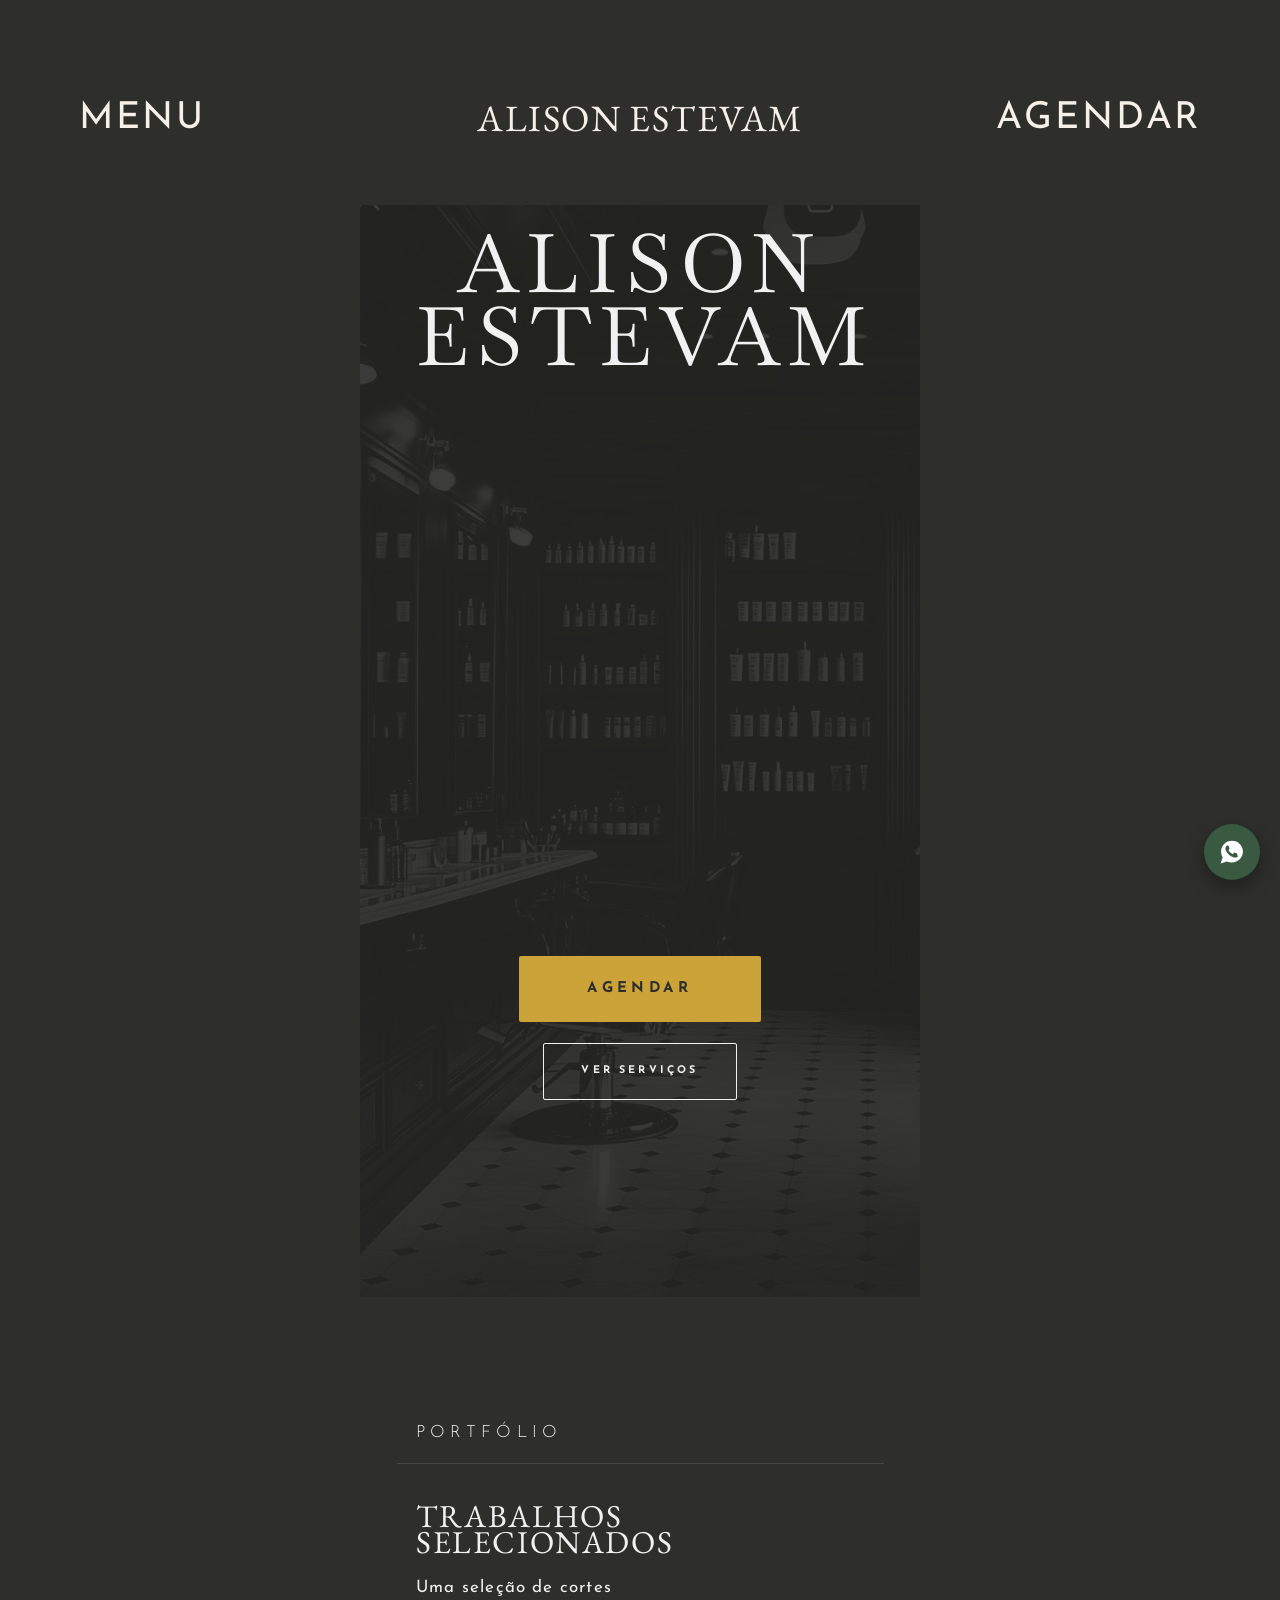
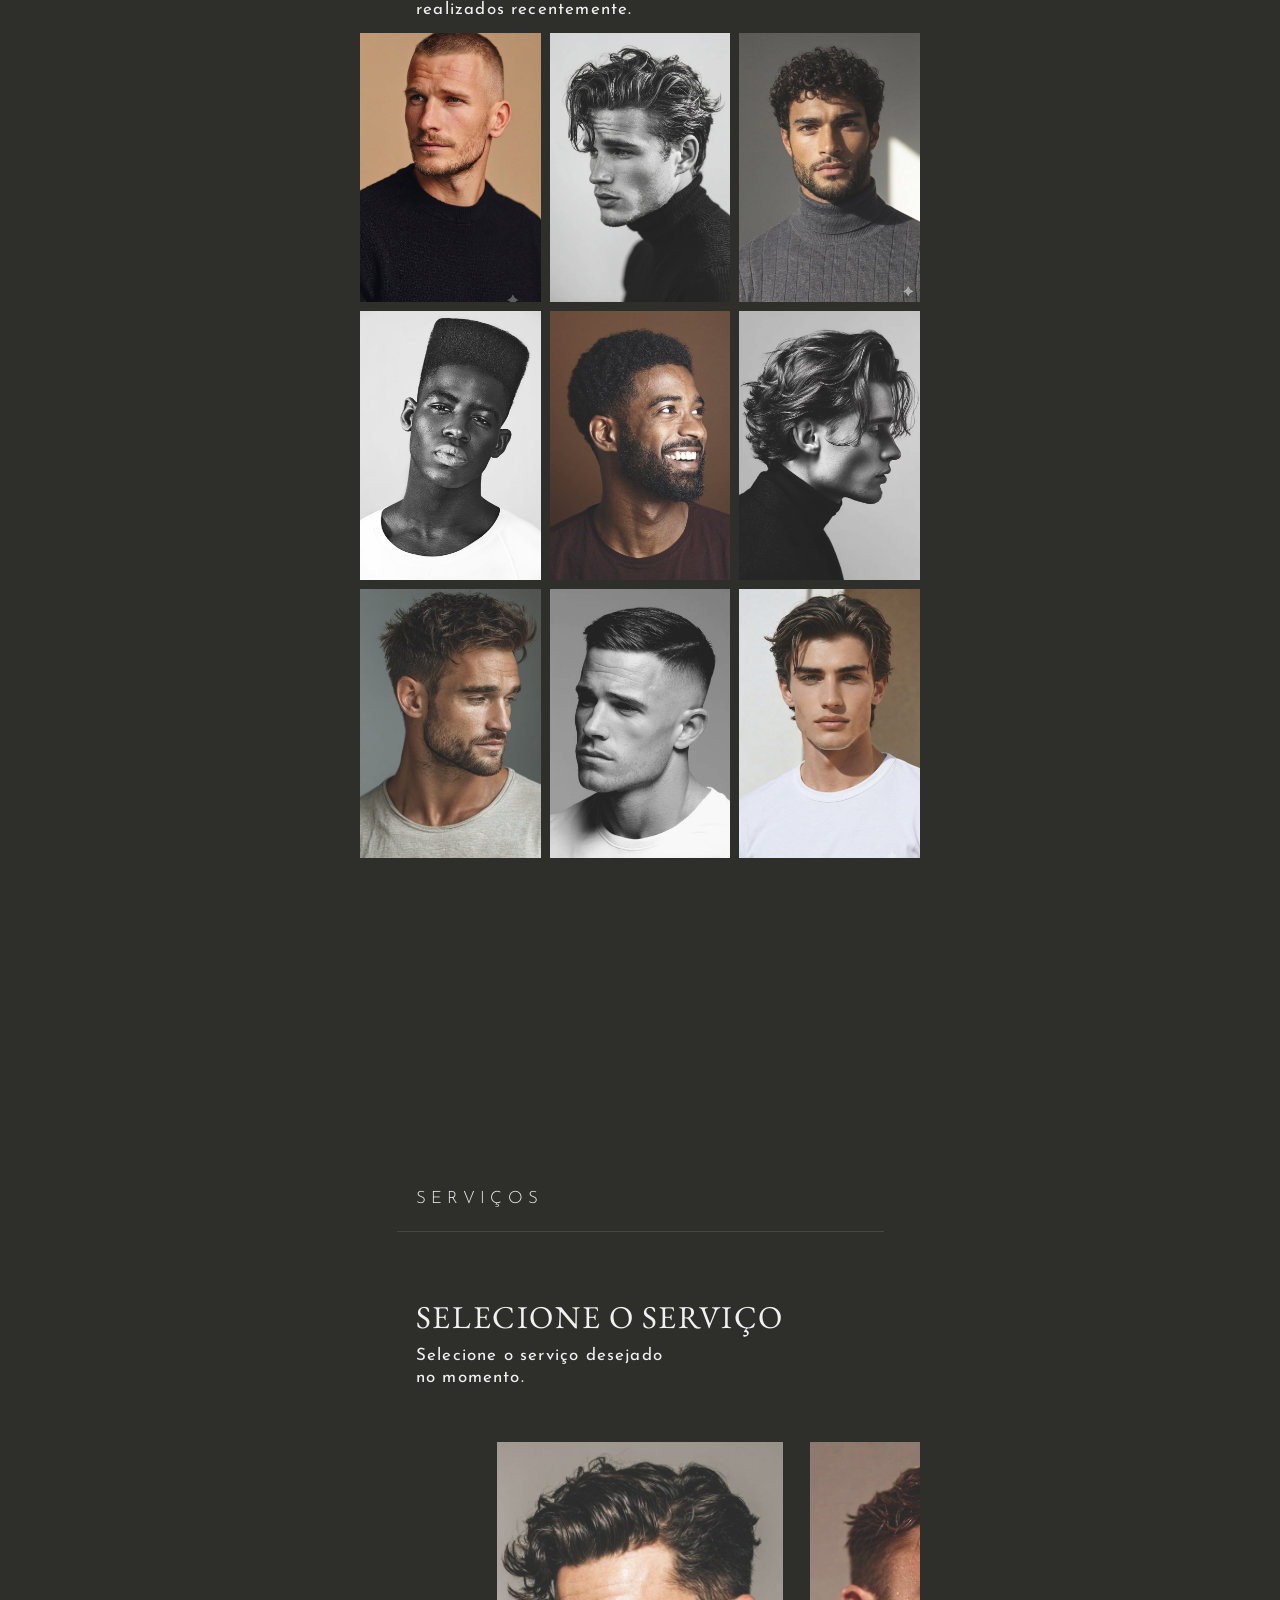
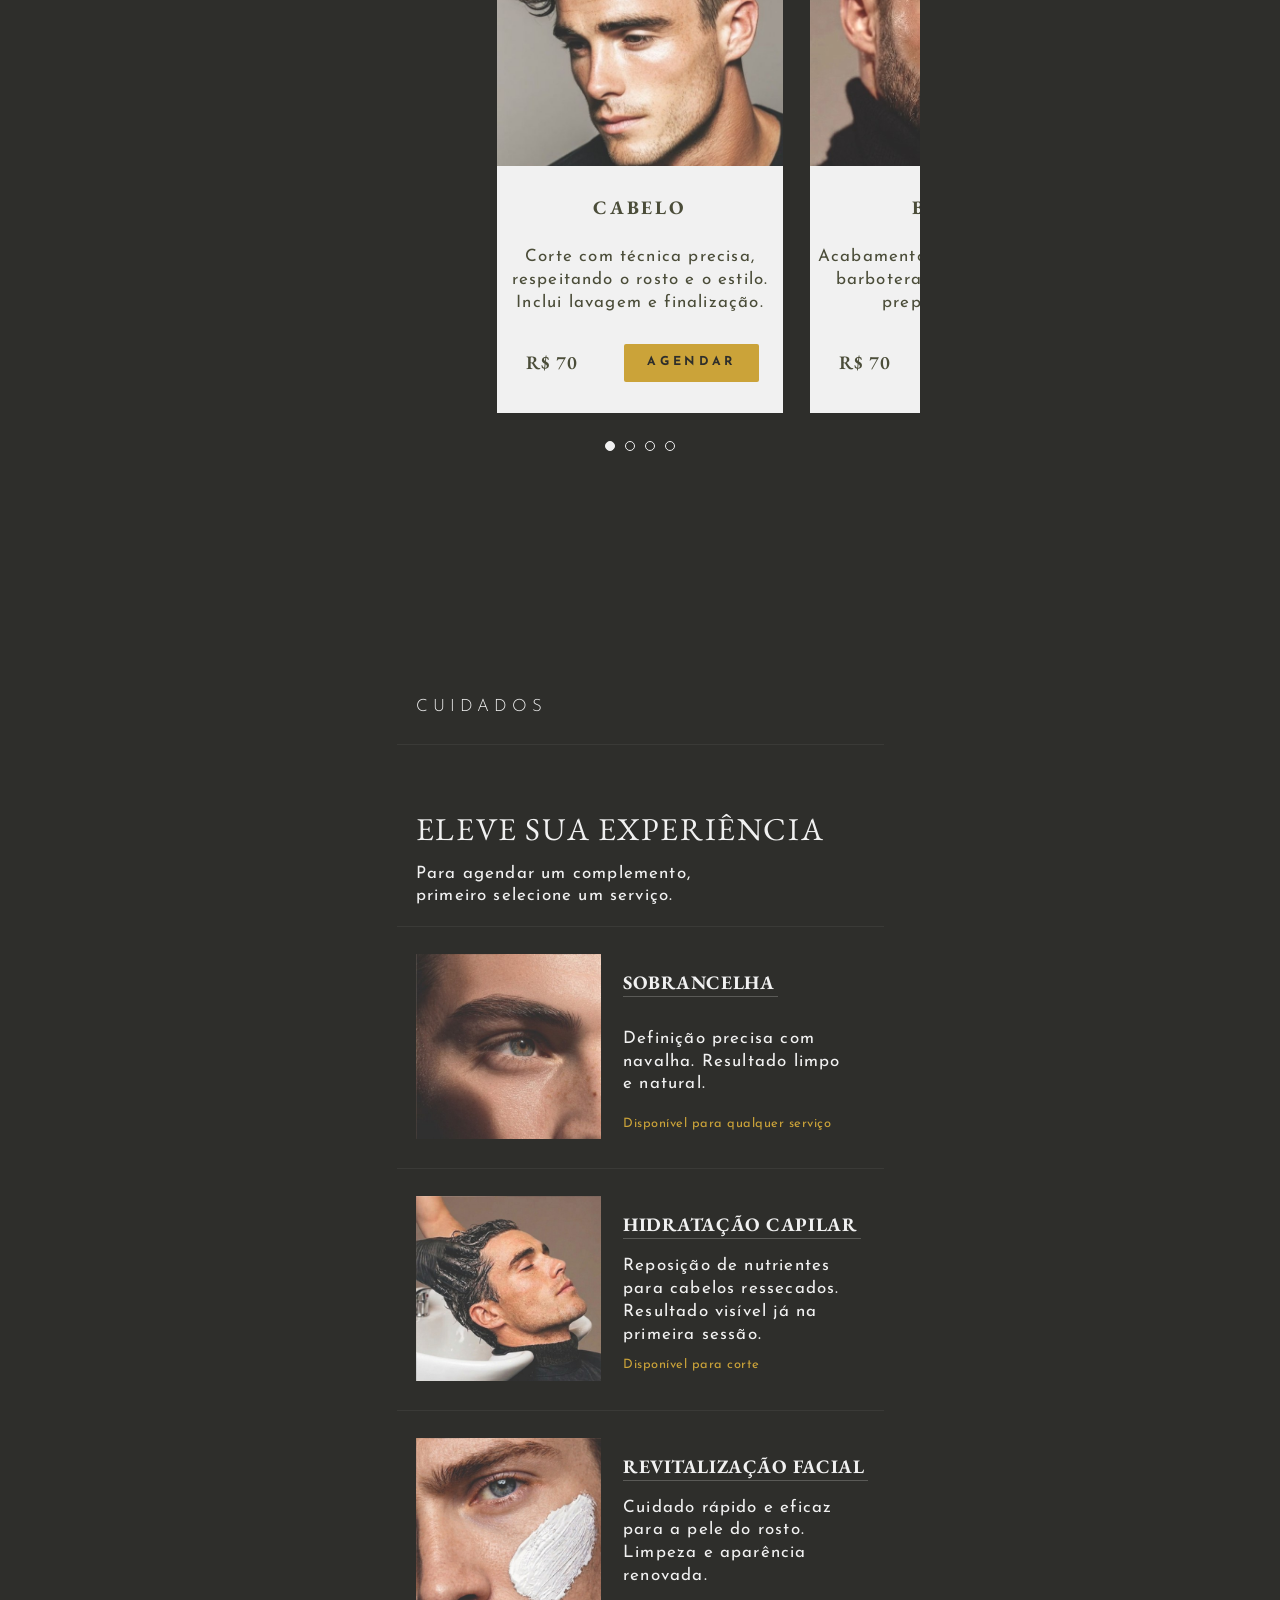
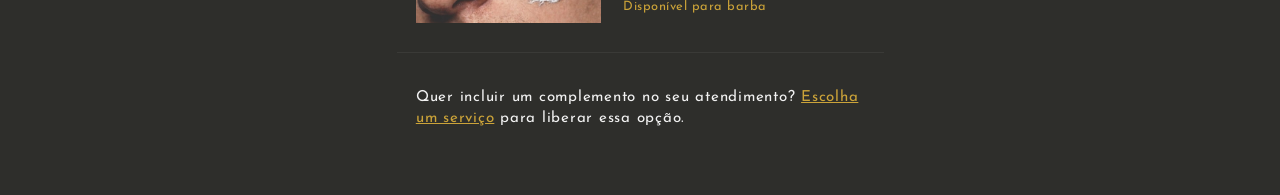
==== index.html @ c0fe6bdd "Initial landing page and S3 deployment workflow" ====
<!DOCTYPE html>
<html lang="pt-BR">
<head>
<meta charset="UTF-8" />
<meta name="viewport" content="width=device-width, initial-scale=1.0" />
<title>Alison Estevam — Hero</title>
<link rel="preconnect" href="https://fonts.googleapis.com">
<link rel="preconnect" href="https://fonts.gstatic.com" crossorigin>
<link href="https://fonts.googleapis.com/css2?family=EB+Garamond:wght@400;500;600;700&family=Josefin+Sans:wght@300;400;500;600;700&family=Baskervville:ital@0;1&display=swap" rel="stylesheet">
<link rel="stylesheet" href="css/style.css" />

<!-- ===================== FLUXO DE AGENDAMENTO (overlay) ===================== -->
</head>
<body>

<header class="site-navbar">
  <button class="site-navbar__link site-navbar__menu-text" aria-label="Abrir menu">MENU</button>
  <div class="site-navbar__link site-navbar__brand" aria-label="Alison Estevam">Alison Estevam</div>
  <a href="pages/agendar.html" class="site-navbar__link site-navbar__cta" >Agendar</a>
</header>

<section class="hero" aria-label="Abertura do site — Alison Estevam">

  <h1 class="hero__el hero__title">Alison<br>Estevam</h1>

  <div class="hero__el hero__photo" role="img" aria-label="Interior da barbearia Alison Estevam"></div>

  <a href="pages/agendar.html" class="hero__el hero__cta-primary" >Agendar</a>

  <a href="#servicos" class="hero__el hero__cta-secondary" onclick="document.getElementById('servicos').scrollIntoView({behavior:'smooth', block:'start'}); return false;">Ver Serviços</a>

</section>

<section class="portfolio">
  <div class="portfolio__eyebrow">PORTFÓLIO</div>
  <div class="portfolio__line"></div>
  <h2 class="portfolio__title">Trabalhos<br>Selecionados</h2>
  <p class="portfolio__subtitle">Uma seleção de cortes realizados recentemente.</p>

  <div class="portfolio__photo" data-pos="1" style="background-image:url('[data-uri]')"></div>
  <div class="portfolio__photo" data-pos="2" style="background-image:url('[data-uri]')"></div>
  <div class="portfolio__photo" data-pos="3" style="background-image:url('[data-uri]')"></div>
  <div class="portfolio__photo" data-pos="4" style="background-image:url('[data-uri]')"></div>
  <div class="portfolio__photo" data-pos="5" style="background-image:url('[data-uri]')"></div>
  <div class="portfolio__photo" data-pos="6" style="background-image:url('[data-uri]')"></div>
  <div class="portfolio__photo" data-pos="7" style="background-image:url('[data-uri]')"></div>
  <div class="portfolio__photo" data-pos="8" style="background-image:url('[data-uri]')"></div>
  <div class="portfolio__photo" data-pos="9" style="background-image:url('[data-uri]')"></div>
</section>

<section class="services" id="servicos" style="scroll-margin-top:var(--navbar-h);" aria-label="Serviços">

  <p class="services__eyebrow">Serviços</p>
  <div class="services__line"></div>
  <h2 class="services__title">Selecione o serviço</h2>
  <p class="services__subtitle">Selecione o serviço desejado no momento.</p>

  <div class="services__track" id="servicesTrack">

    <article class="service-card" data-index="0">
      <div class="service-card__photo" style="background-image:url('[data-uri]')"></div>
      <div class="service-card__body"></div>
      <h3 class="service-card__name">Cabelo</h3>
      <p class="service-card__desc">Corte com técnica precisa, respeitando o rosto e o estilo. Inclui lavagem e finalização.</p>
      <span class="service-card__price">R$ 70</span>
      <a href="pages/agendar.html?service=Cabelo" class="service-card__cta" >Agendar</a>
    </article>

    <article class="service-card" data-index="1">
      <div class="service-card__photo" style="background-image:url('[data-uri]')"></div>
      <div class="service-card__body"></div>
      <h3 class="service-card__name">Barba</h3>
      <p class="service-card__desc">Acabamento com navalha, com barboterapia a vapor para preparar a pele.</p>
      <span class="service-card__price">R$ 70</span>
      <a href="pages/agendar.html?service=Barba" class="service-card__cta" >Agendar</a>
    </article>

    <article class="service-card" data-index="2">
      <div class="service-card__photo" style="background-image:url('[data-uri]')"></div>
      <div class="service-card__body"></div>
      <h3 class="service-card__name">Cabelo<br>Barba</h3>
      <p class="service-card__desc">Corte e barba em uma sessão completa.</p>
      <span class="service-card__price">R$ 120</span>
      <a href="pages/agendar.html?service=Cabelo+%2B+Barba" class="service-card__cta">Agendar</a>
    </article>

    <article class="service-card service-card--exclusivo" data-index="3">
      <div class="service-card__photo" style="background-image:url('[data-uri]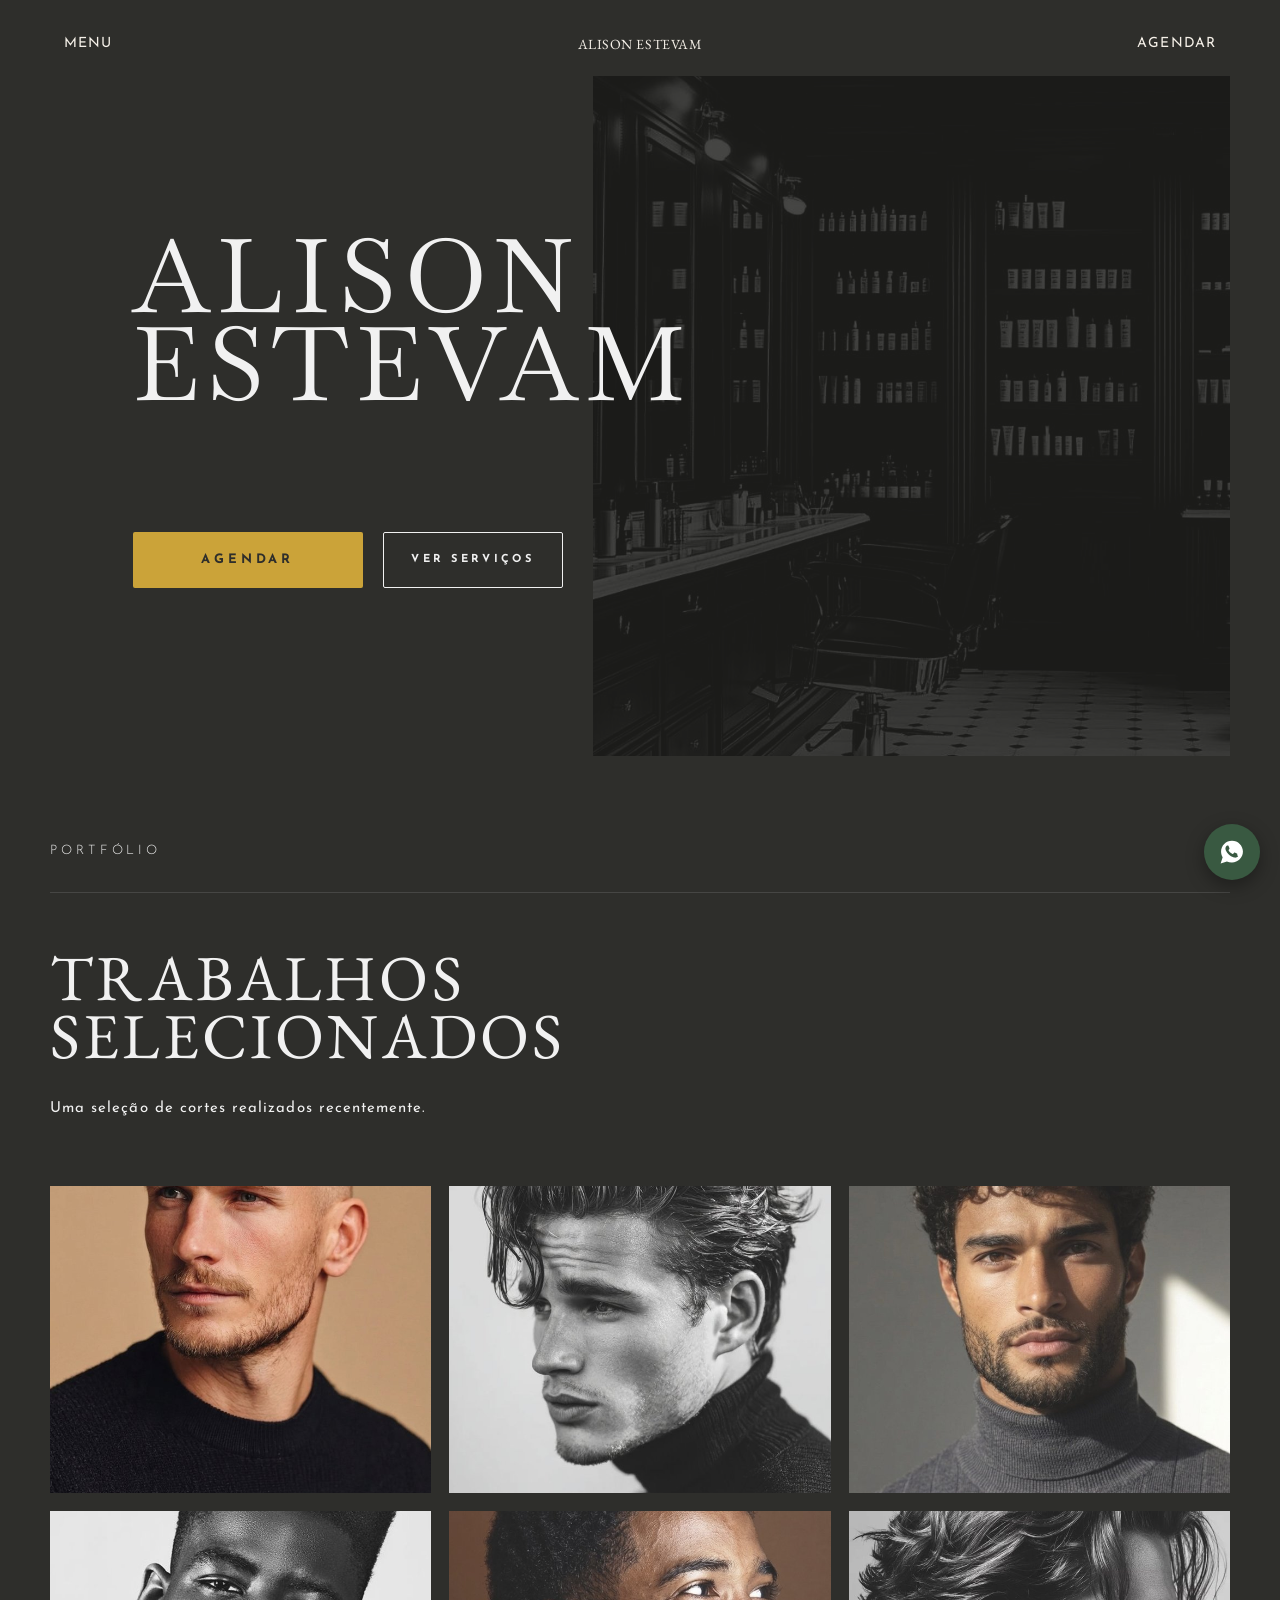
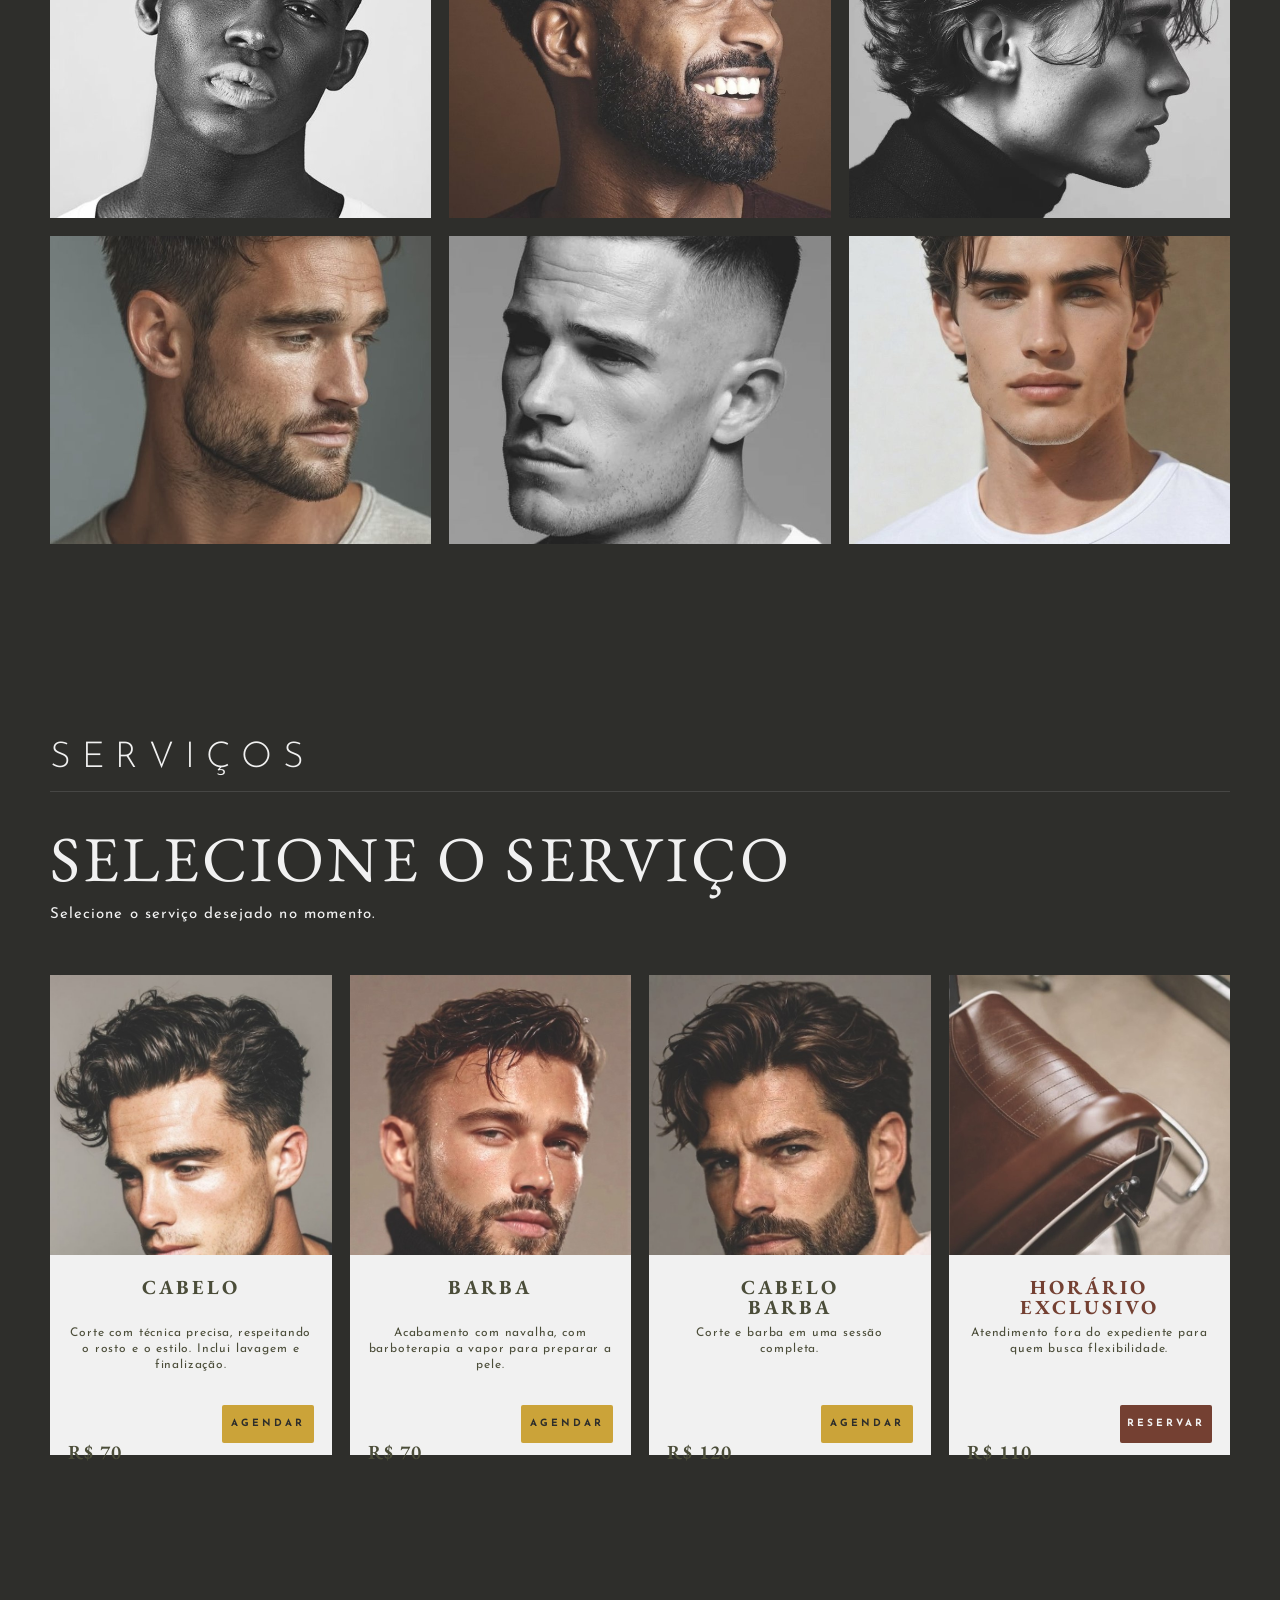
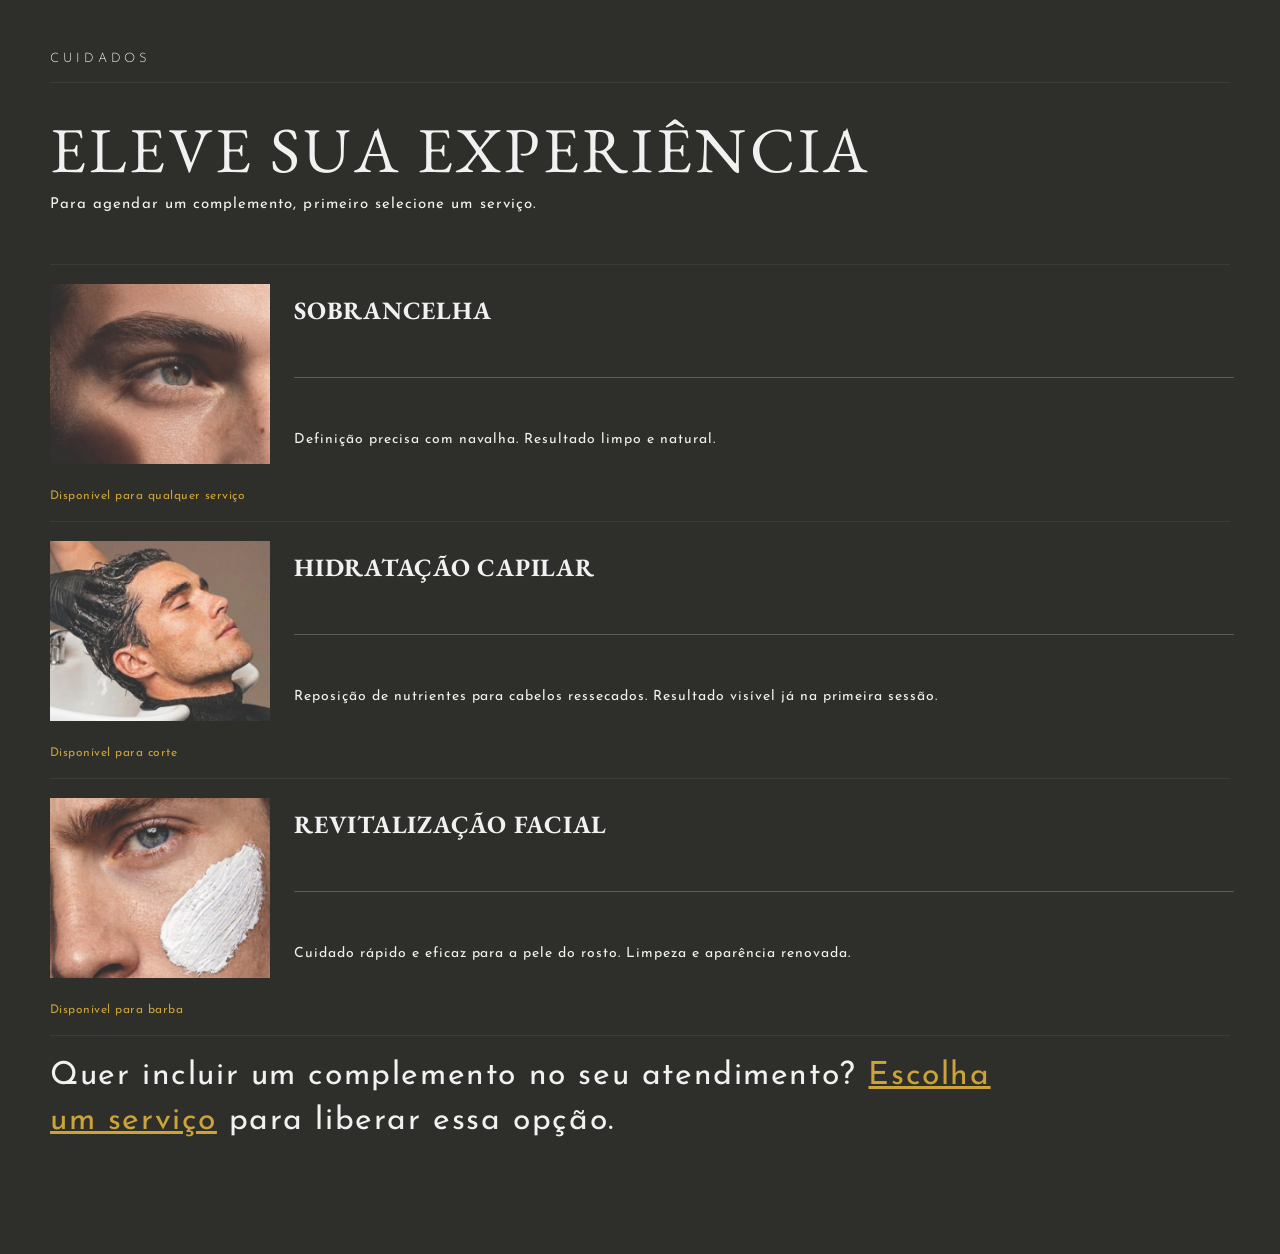
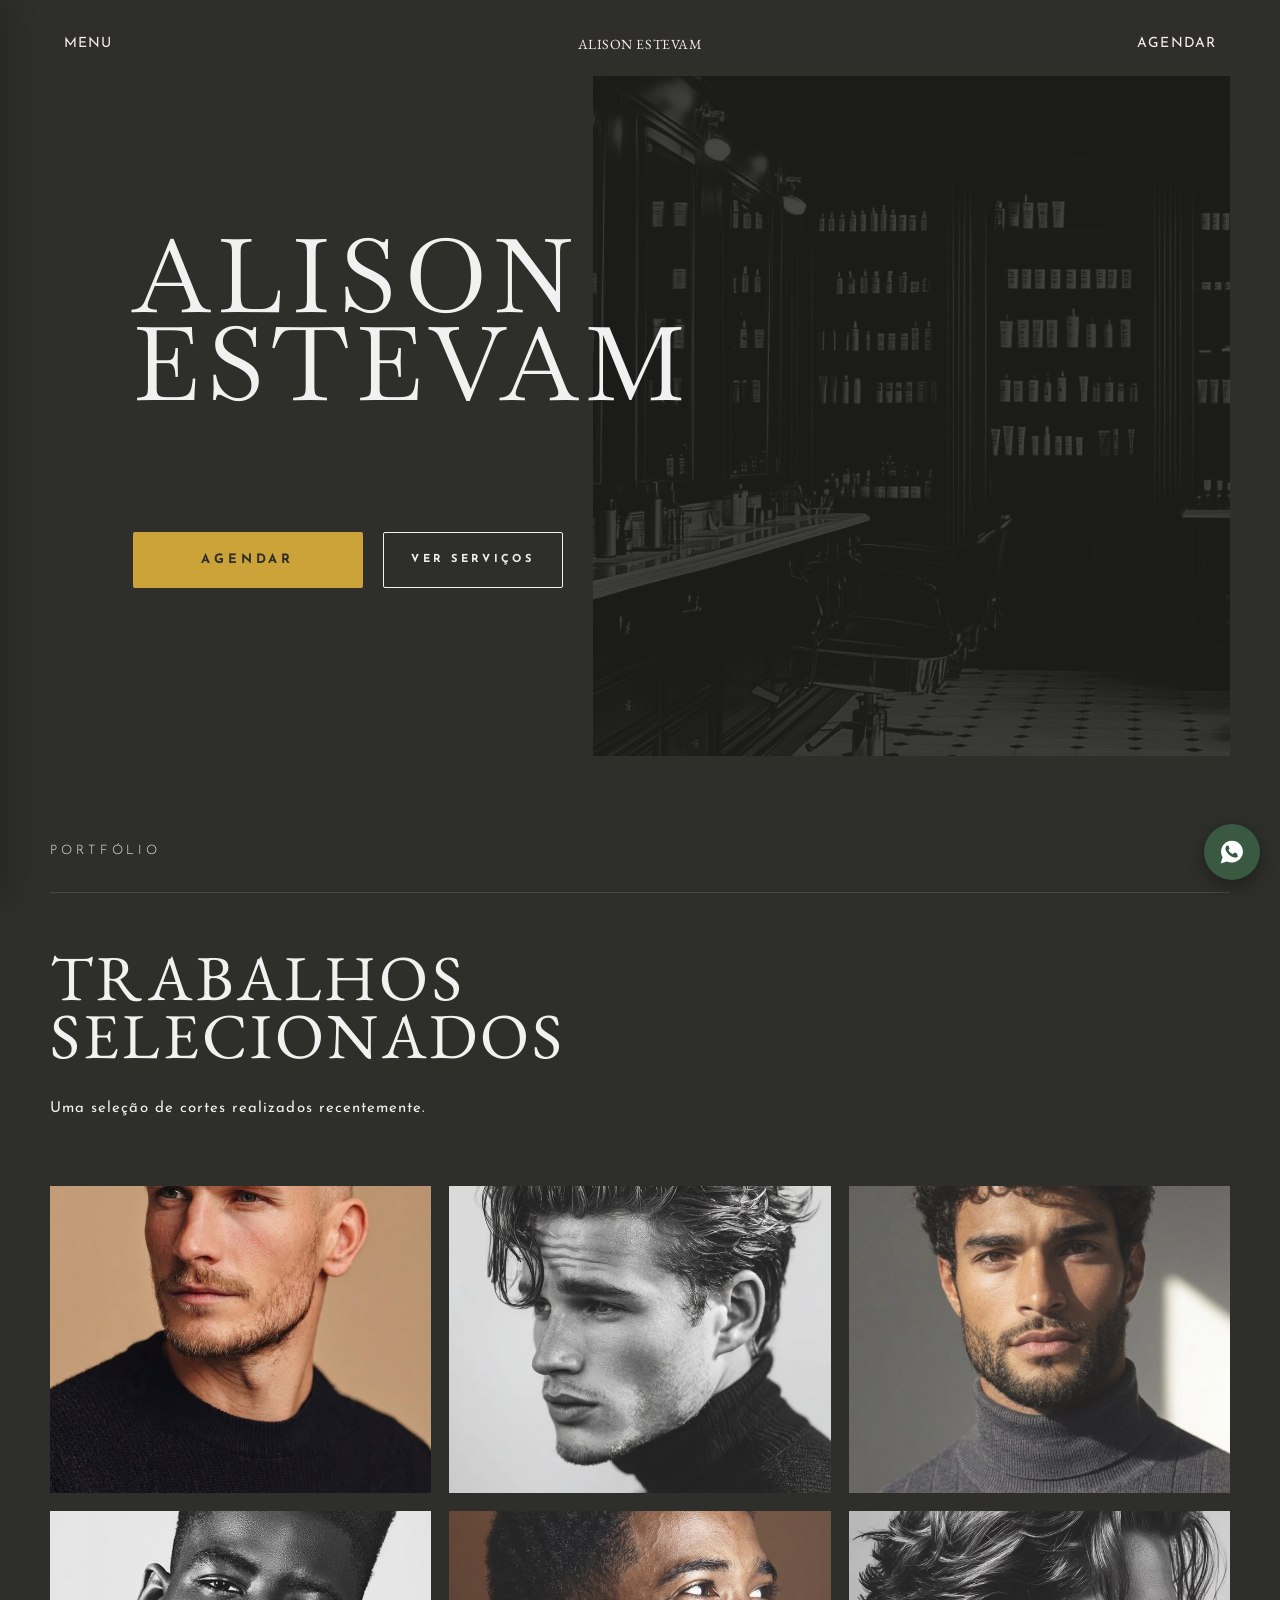
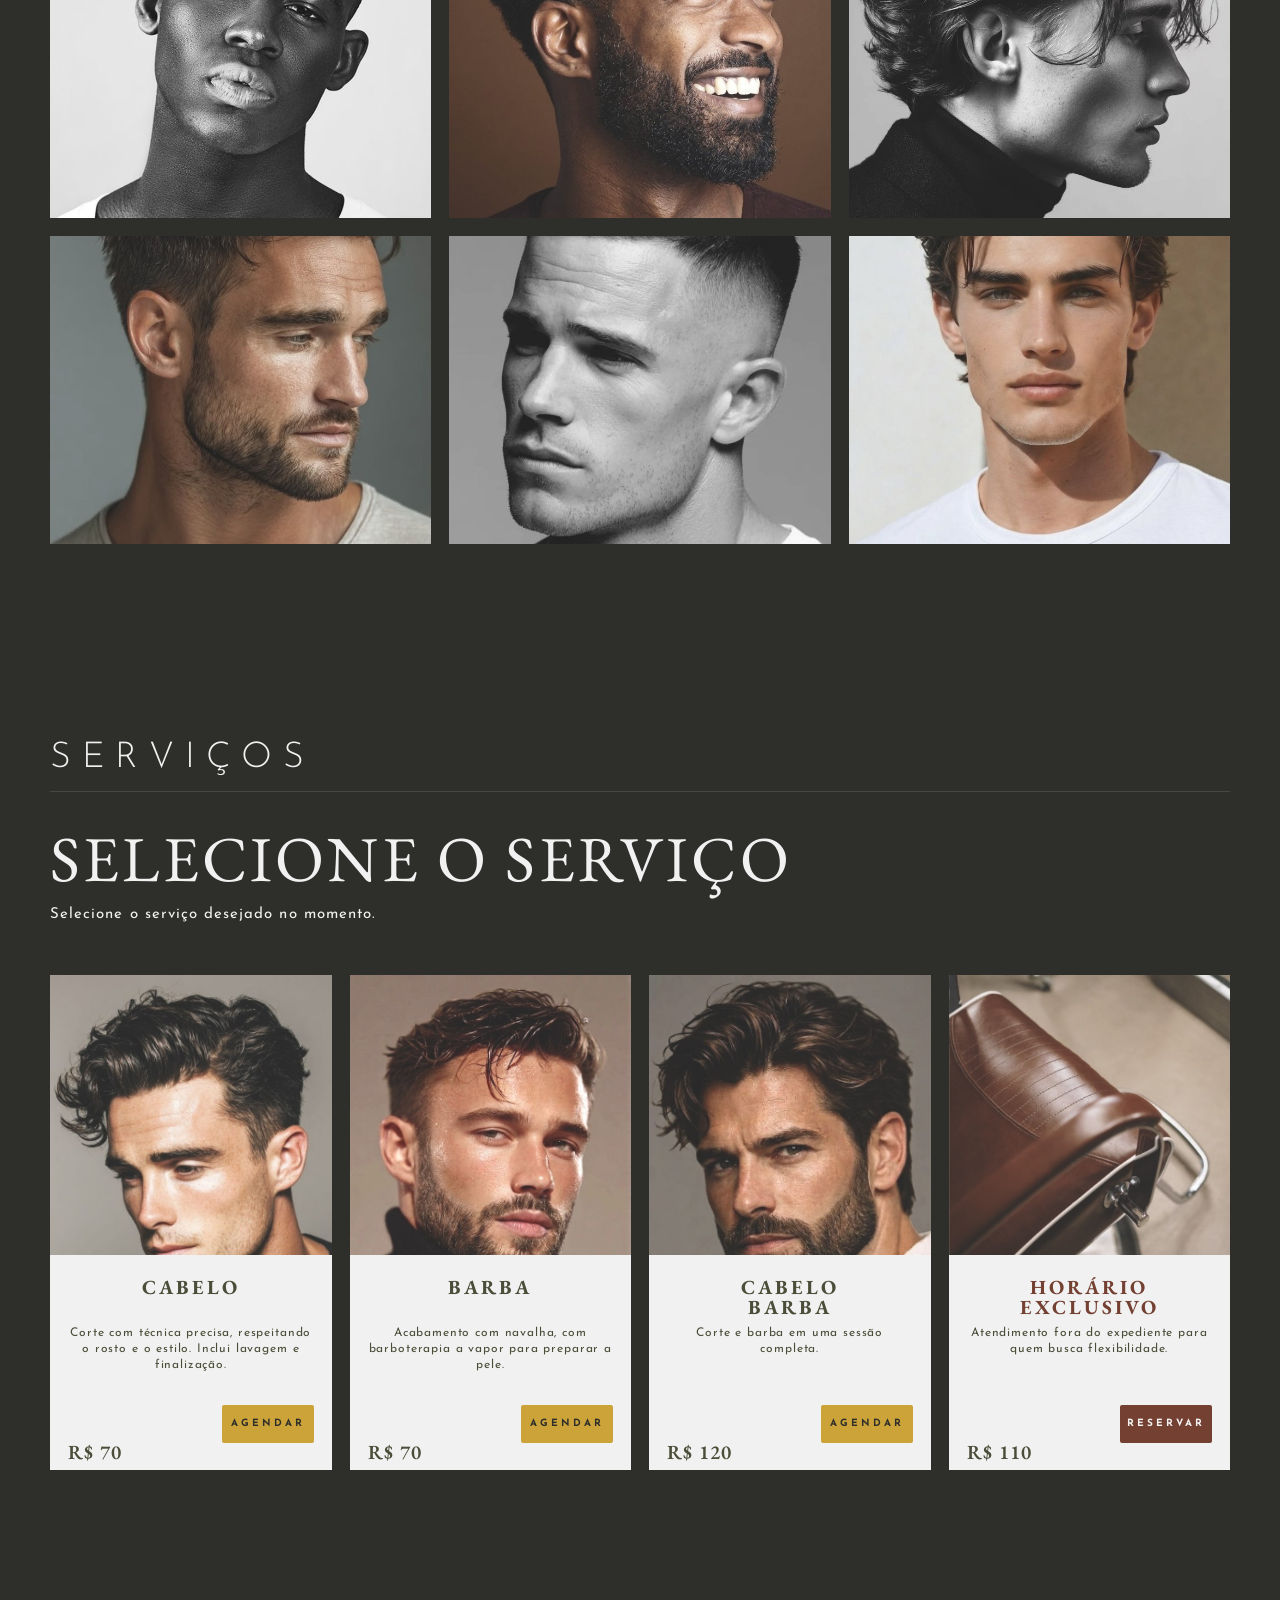
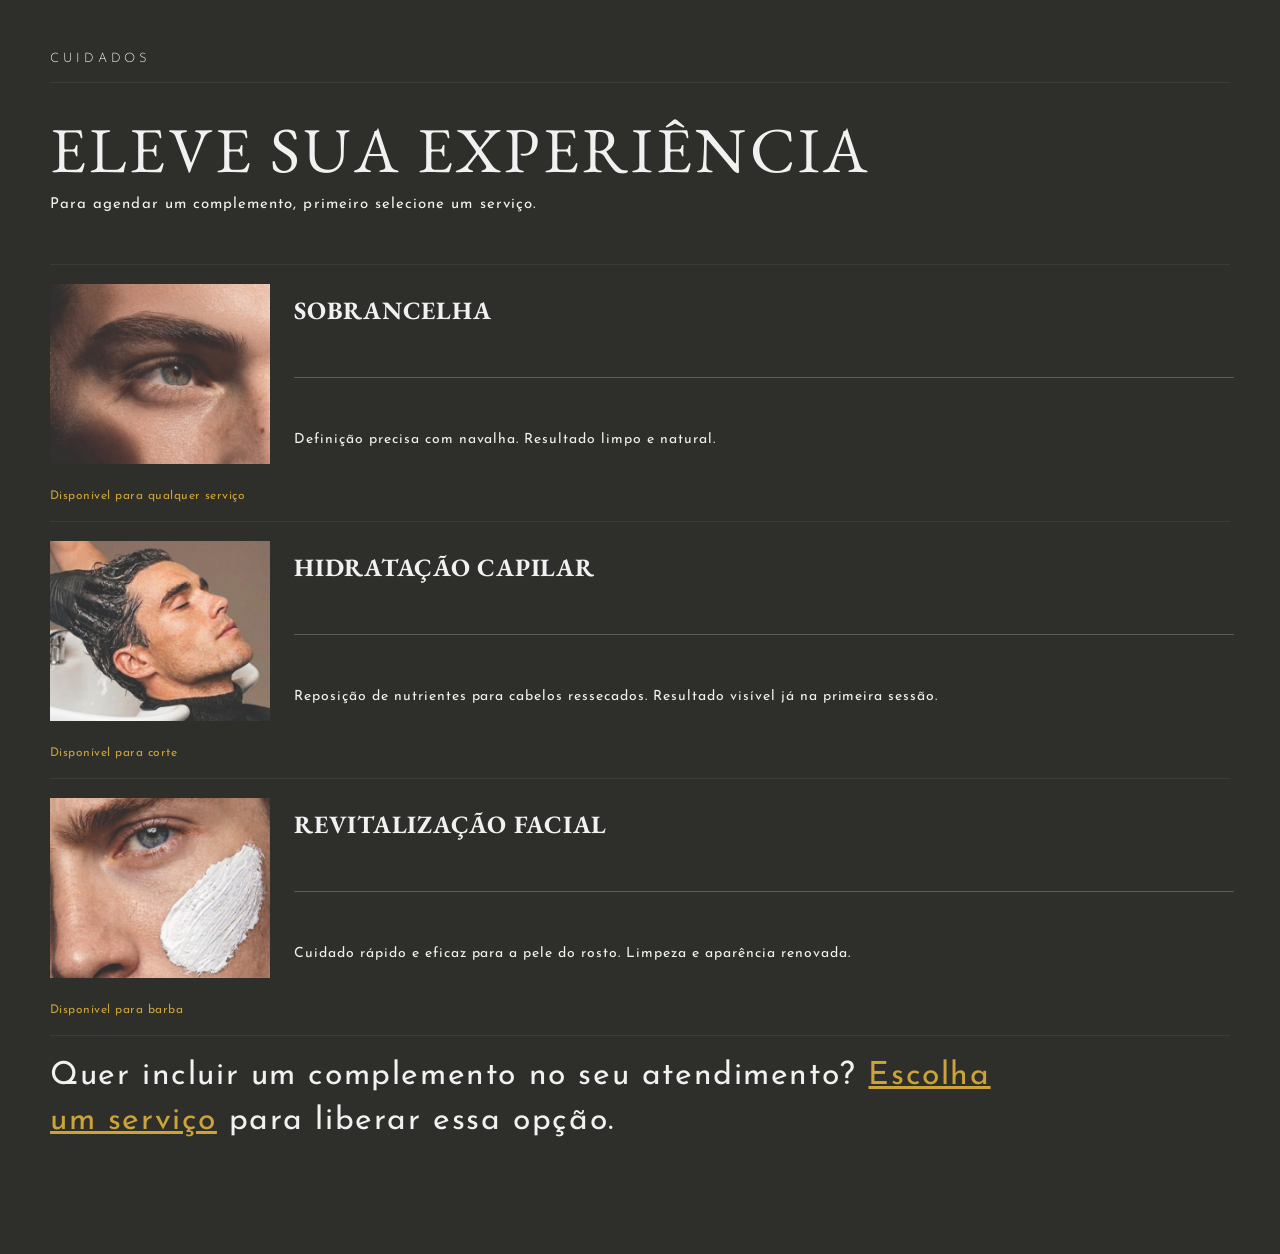
